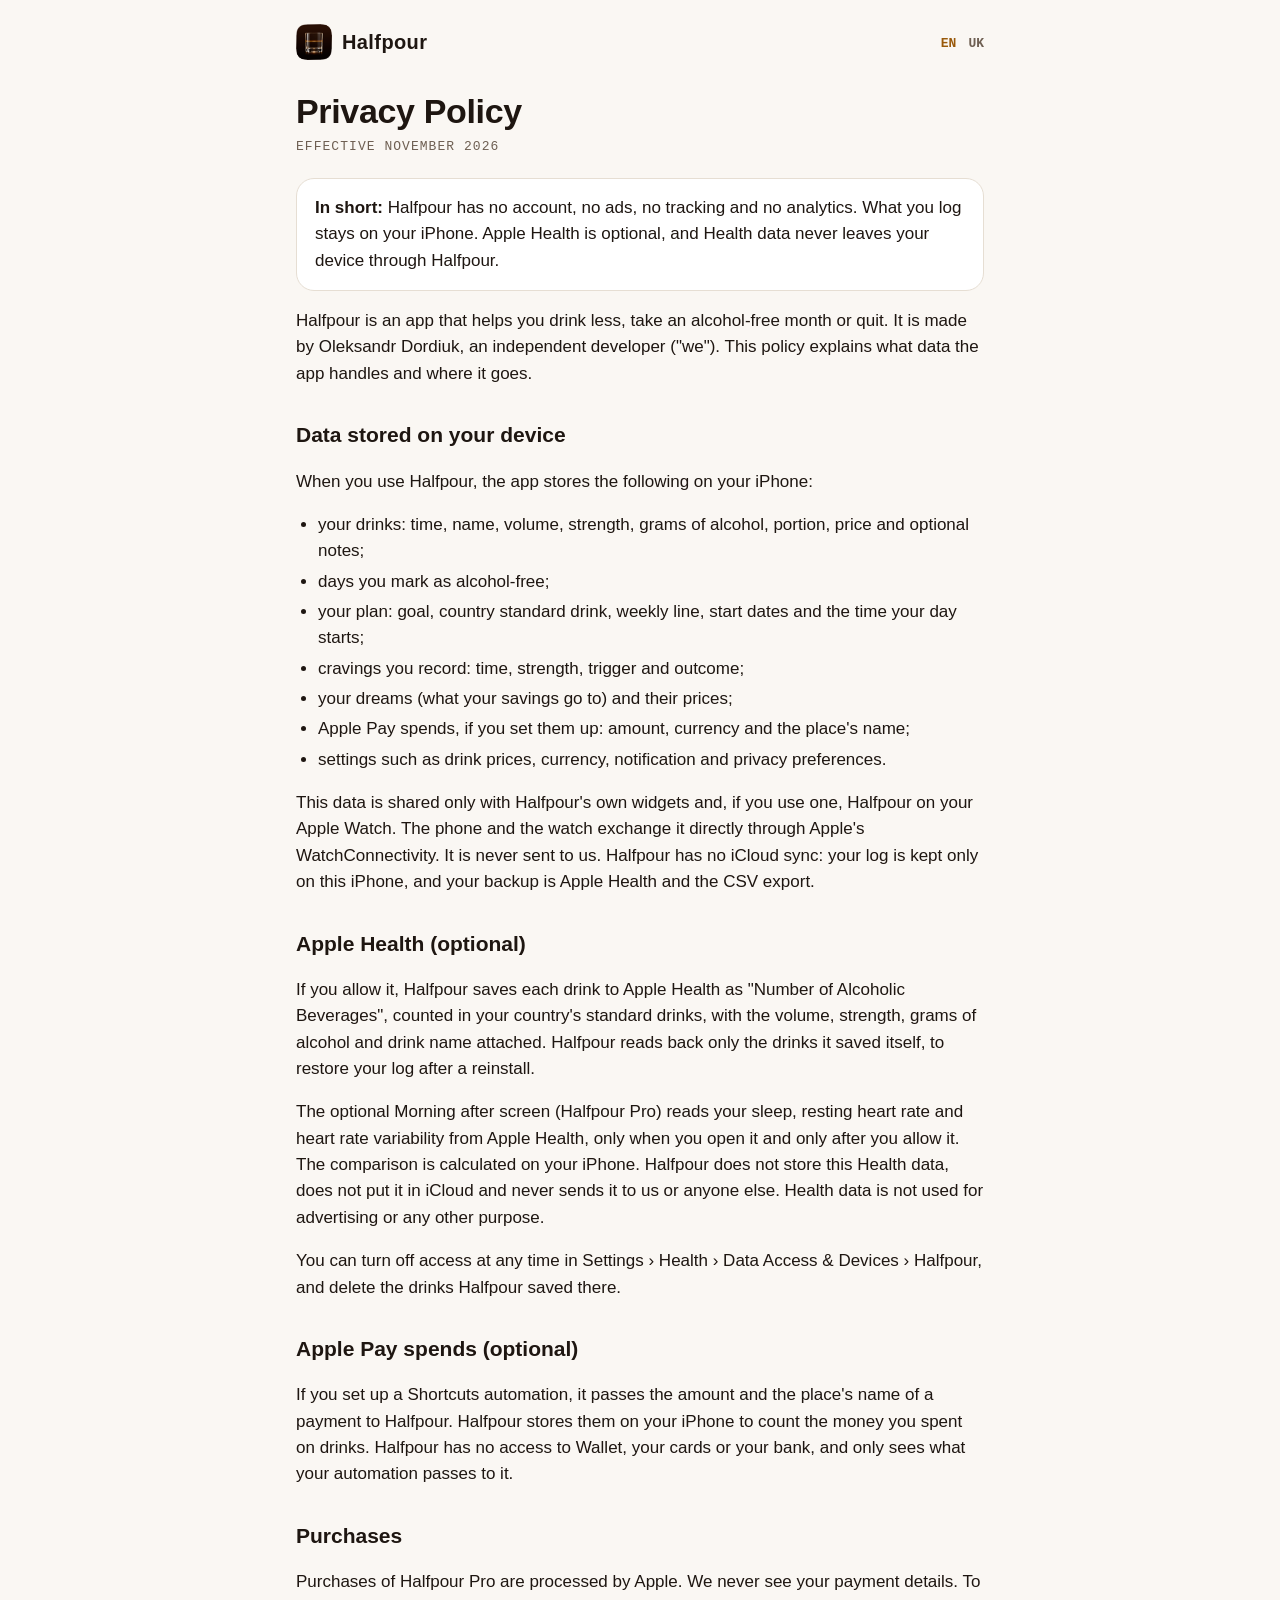
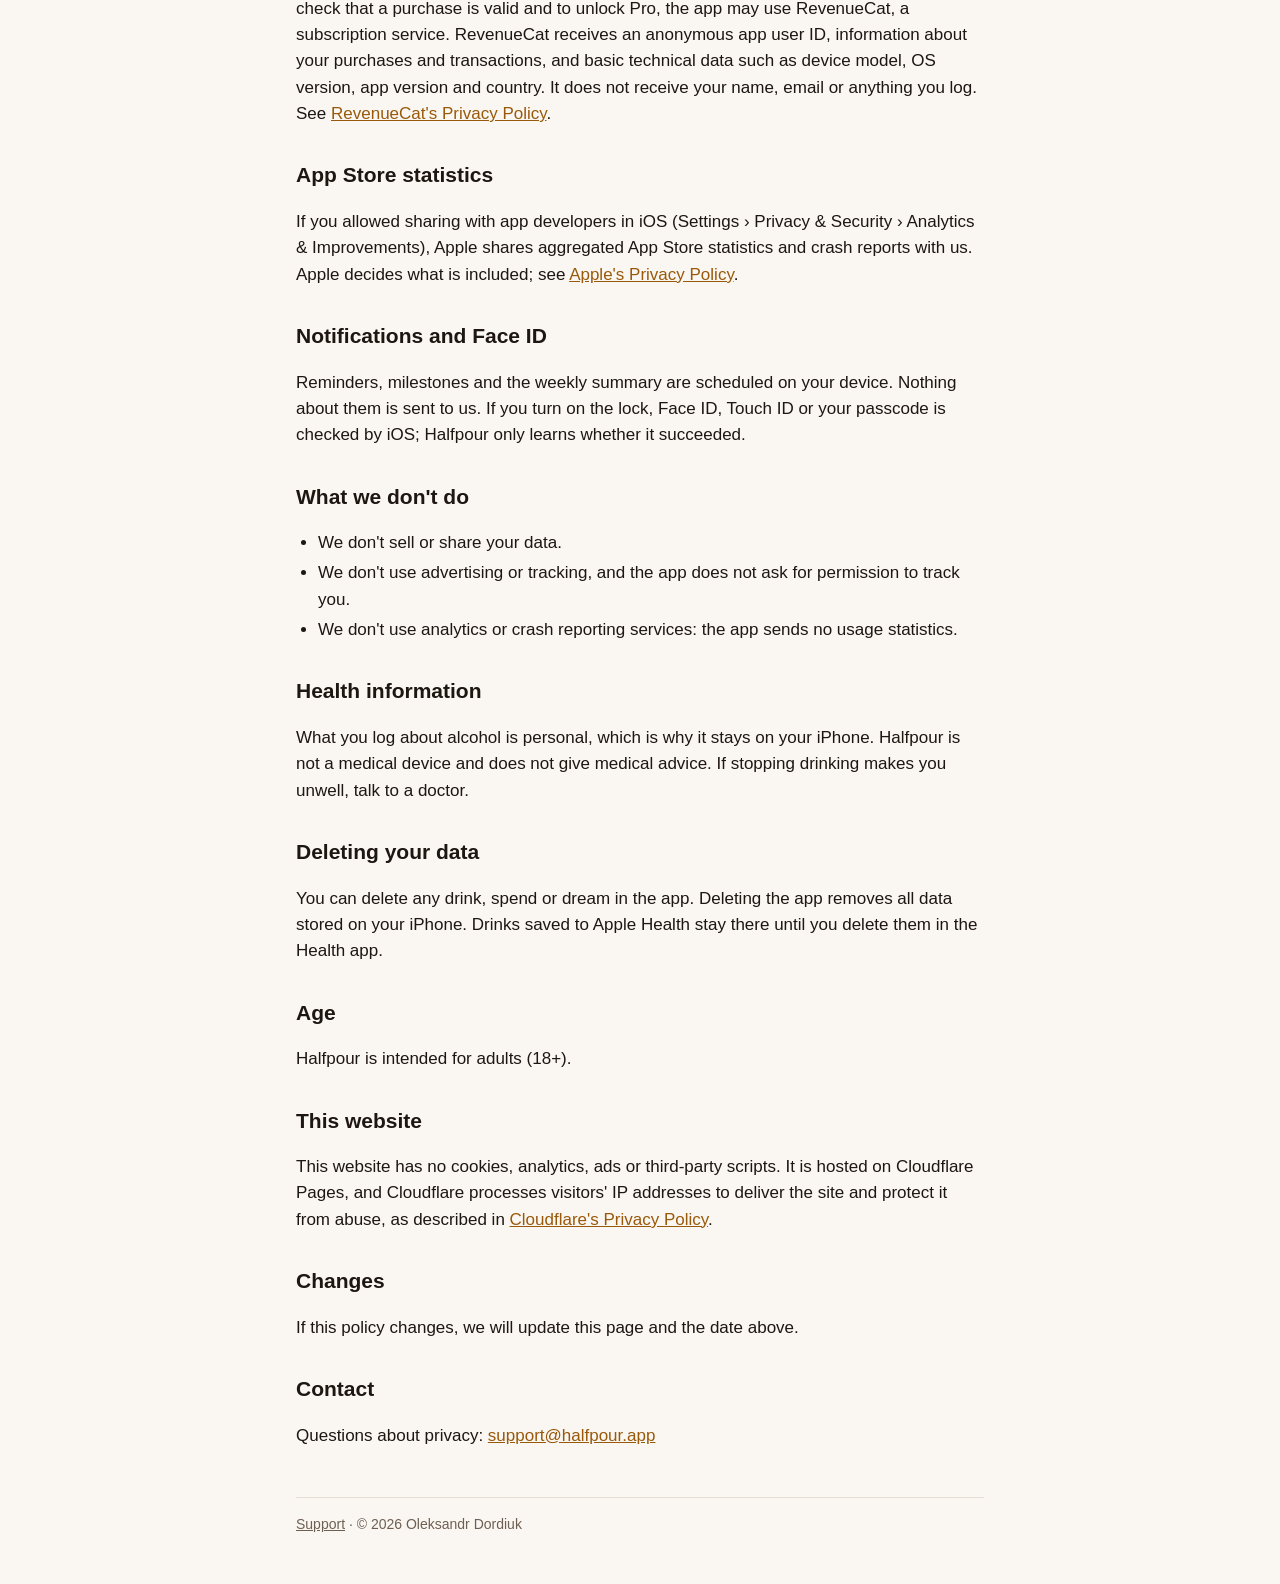
==== privacy/index.html @ 037bc1f8 "Halfpour site: home, Privacy Policy and Support in English and Ukrainian Co-Authored-By: Claude Opus" ====
<!doctype html>
<html lang="en">
<head>
<meta charset="utf-8">
<meta name="viewport" content="width=device-width, initial-scale=1, viewport-fit=cover">
<title>Halfpour — Privacy Policy</title>
<meta name="description" content="Halfpour has no account, no ads, no tracking and no analytics. Your log stays on your iPhone.">
<link rel="stylesheet" href="../assets/site.css">
<link rel="icon" href="../assets/icon-64.png" type="image/png">
<link rel="apple-touch-icon" href="../assets/apple-touch-icon.png">
</head>
<body>
<main>
<header><a class="brand" href="../"><img src="../assets/icon-64.png" alt="">Halfpour</a><nav class="lang"><a href="./" aria-current="page">EN</a><a href="../uk/privacy/">UK</a></nav></header>
<h1>Privacy Policy</h1>
<p class="meta">Effective November 2026</p>

<div class="card">
<strong>In short:</strong> Halfpour has no account, no ads, no tracking and no analytics. What you log stays on your iPhone. Apple Health is optional, and Health data never leaves your device through Halfpour.
</div>

<p>Halfpour is an app that helps you drink less, take an alcohol-free month or quit. It is made by Oleksandr Dordiuk, an independent developer ("we"). This policy explains what data the app handles and where it goes.</p>

<h2>Data stored on your device</h2>
<p>When you use Halfpour, the app stores the following on your iPhone:</p>
<ul>
<li>your drinks: time, name, volume, strength, grams of alcohol, portion, price and optional notes;</li>
<li>days you mark as alcohol-free;</li>
<li>your plan: goal, country standard drink, weekly line, start dates and the time your day starts;</li>
<li>cravings you record: time, strength, trigger and outcome;</li>
<li>your dreams (what your savings go to) and their prices;</li>
<li>Apple Pay spends, if you set them up: amount, currency and the place's name;</li>
<li>settings such as drink prices, currency, notification and privacy preferences.</li>
</ul>
<p>This data is shared only with Halfpour's own widgets and, if you use one, Halfpour on your Apple Watch. The phone and the watch exchange it directly through Apple's WatchConnectivity. It is never sent to us. Halfpour has no iCloud sync: your log is kept only on this iPhone, and your backup is Apple Health and the CSV export.</p>

<h2>Apple Health (optional)</h2>
<p>If you allow it, Halfpour saves each drink to Apple Health as "Number of Alcoholic Beverages", counted in your country's standard drinks, with the volume, strength, grams of alcohol and drink name attached. Halfpour reads back only the drinks it saved itself, to restore your log after a reinstall.</p>
<p>The optional Morning after screen (Halfpour Pro) reads your sleep, resting heart rate and heart rate variability from Apple Health, only when you open it and only after you allow it. The comparison is calculated on your iPhone. Halfpour does not store this Health data, does not put it in iCloud and never sends it to us or anyone else. Health data is not used for advertising or any other purpose.</p>
<p>You can turn off access at any time in Settings › Health › Data Access & Devices › Halfpour, and delete the drinks Halfpour saved there.</p>

<h2>Apple Pay spends (optional)</h2>
<p>If you set up a Shortcuts automation, it passes the amount and the place's name of a payment to Halfpour. Halfpour stores them on your iPhone to count the money you spent on drinks. Halfpour has no access to Wallet, your cards or your bank, and only sees what your automation passes to it.</p>

<h2>Purchases</h2>
<p>Purchases of Halfpour Pro are processed by Apple. We never see your payment details. To check that a purchase is valid and to unlock Pro, the app may use RevenueCat, a subscription service. RevenueCat receives an anonymous app user ID, information about your purchases and transactions, and basic technical data such as device model, OS version, app version and country. It does not receive your name, email or anything you log. See <a href="https://www.revenuecat.com/privacy/">RevenueCat's Privacy Policy</a>.</p>

<h2>App Store statistics</h2>
<p>If you allowed sharing with app developers in iOS (Settings › Privacy & Security › Analytics & Improvements), Apple shares aggregated App Store statistics and crash reports with us. Apple decides what is included; see <a href="https://www.apple.com/legal/privacy/">Apple's Privacy Policy</a>.</p>

<h2>Notifications and Face ID</h2>
<p>Reminders, milestones and the weekly summary are scheduled on your device. Nothing about them is sent to us. If you turn on the lock, Face ID, Touch ID or your passcode is checked by iOS; Halfpour only learns whether it succeeded.</p>

<h2>What we don't do</h2>
<ul>
<li>We don't sell or share your data.</li>
<li>We don't use advertising or tracking, and the app does not ask for permission to track you.</li>
<li>We don't use analytics or crash reporting services: the app sends no usage statistics.</li>
</ul>

<h2>Health information</h2>
<p>What you log about alcohol is personal, which is why it stays on your iPhone. Halfpour is not a medical device and does not give medical advice. If stopping drinking makes you unwell, talk to a doctor.</p>

<h2>Deleting your data</h2>
<p>You can delete any drink, spend or dream in the app. Deleting the app removes all data stored on your iPhone. Drinks saved to Apple Health stay there until you delete them in the Health app.</p>

<h2>Age</h2>
<p>Halfpour is intended for adults (18+).</p>

<h2>This website</h2>
<p>This website has no cookies, analytics, ads or third-party scripts. It is hosted on Cloudflare Pages, and Cloudflare processes visitors' IP addresses to deliver the site and protect it from abuse, as described in <a href="https://www.cloudflare.com/privacypolicy/">Cloudflare's Privacy Policy</a>.</p>

<h2>Changes</h2>
<p>If this policy changes, we will update this page and the date above.</p>

<h2>Contact</h2>
<p>Questions about privacy: <a href="mailto:support@halfpour.app">support@halfpour.app</a></p>

<footer><a href="../support/">Support</a> · © 2026 Oleksandr Dordiuk</footer>
</main>
</body>
</html>
---- assets/site.css ----
/* Halfpour site: палітра Pour Line (Palette.swift), системні шрифти, світла й темна теми. */
:root {
  --bg: #FAF7F3;
  --surface: #FFFFFF;
  --text: #1E1611;
  --muted: #6E5F52;
  --line: #E6DED3;
  --amber: #E8A23A;
  --amber-text: #99590A;
}
@media (prefers-color-scheme: dark) {
  :root {
    --bg: #16100D;
    --surface: #1F1612;
    --text: #F2E6D2;
    --muted: #AA977F;
    --line: #3A2E26;
    --amber-text: #F0B04F;
  }
}
* { box-sizing: border-box; }
html { -webkit-text-size-adjust: 100%; }
body {
  margin: 0;
  background: var(--bg);
  color: var(--text);
  font: 17px/1.55 -apple-system, BlinkMacSystemFont, "Segoe UI", Roboto, Helvetica, Arial, sans-serif;
}
main { max-width: 720px; margin: 0 auto; padding: 24px 16px 48px; }
header { display: flex; align-items: center; justify-content: space-between; gap: 12px; margin-bottom: 32px; }
.brand { display: flex; align-items: center; gap: 10px; color: var(--text); text-decoration: none; font-weight: 700; font-size: 20px; letter-spacing: 0.02em; }
.brand img { width: 36px; height: 36px; border-radius: 9px; }
.lang a { color: var(--muted); text-decoration: none; font: 600 13px ui-monospace, "SF Mono", Menlo, monospace; margin-left: 12px; }
.lang a[aria-current] { color: var(--amber-text); }
h1 { font-size: 34px; line-height: 1.15; margin: 0 0 8px; font-stretch: expanded; letter-spacing: -0.01em; }
h2 { font-size: 21px; margin: 32px 0 8px; }
a { color: var(--amber-text); }
.meta { color: var(--muted); font: 13px ui-monospace, "SF Mono", Menlo, monospace; text-transform: uppercase; letter-spacing: 0.08em; margin: 0 0 24px; }
.card { background: var(--surface); border: 1px solid var(--line); border-radius: 18px; padding: 16px 18px; margin: 16px 0; }
.lead { font-size: 20px; color: var(--muted); }
.cta { display: inline-block; background: var(--amber); color: #1E1611; font-weight: 700; text-decoration: none; padding: 12px 20px; border-radius: 14px; margin: 8px 0; }
ul { padding-left: 22px; }
li { margin: 4px 0; }
footer { margin-top: 48px; padding-top: 16px; border-top: 1px solid var(--line); color: var(--muted); font-size: 14px; }
footer a { color: var(--muted); }
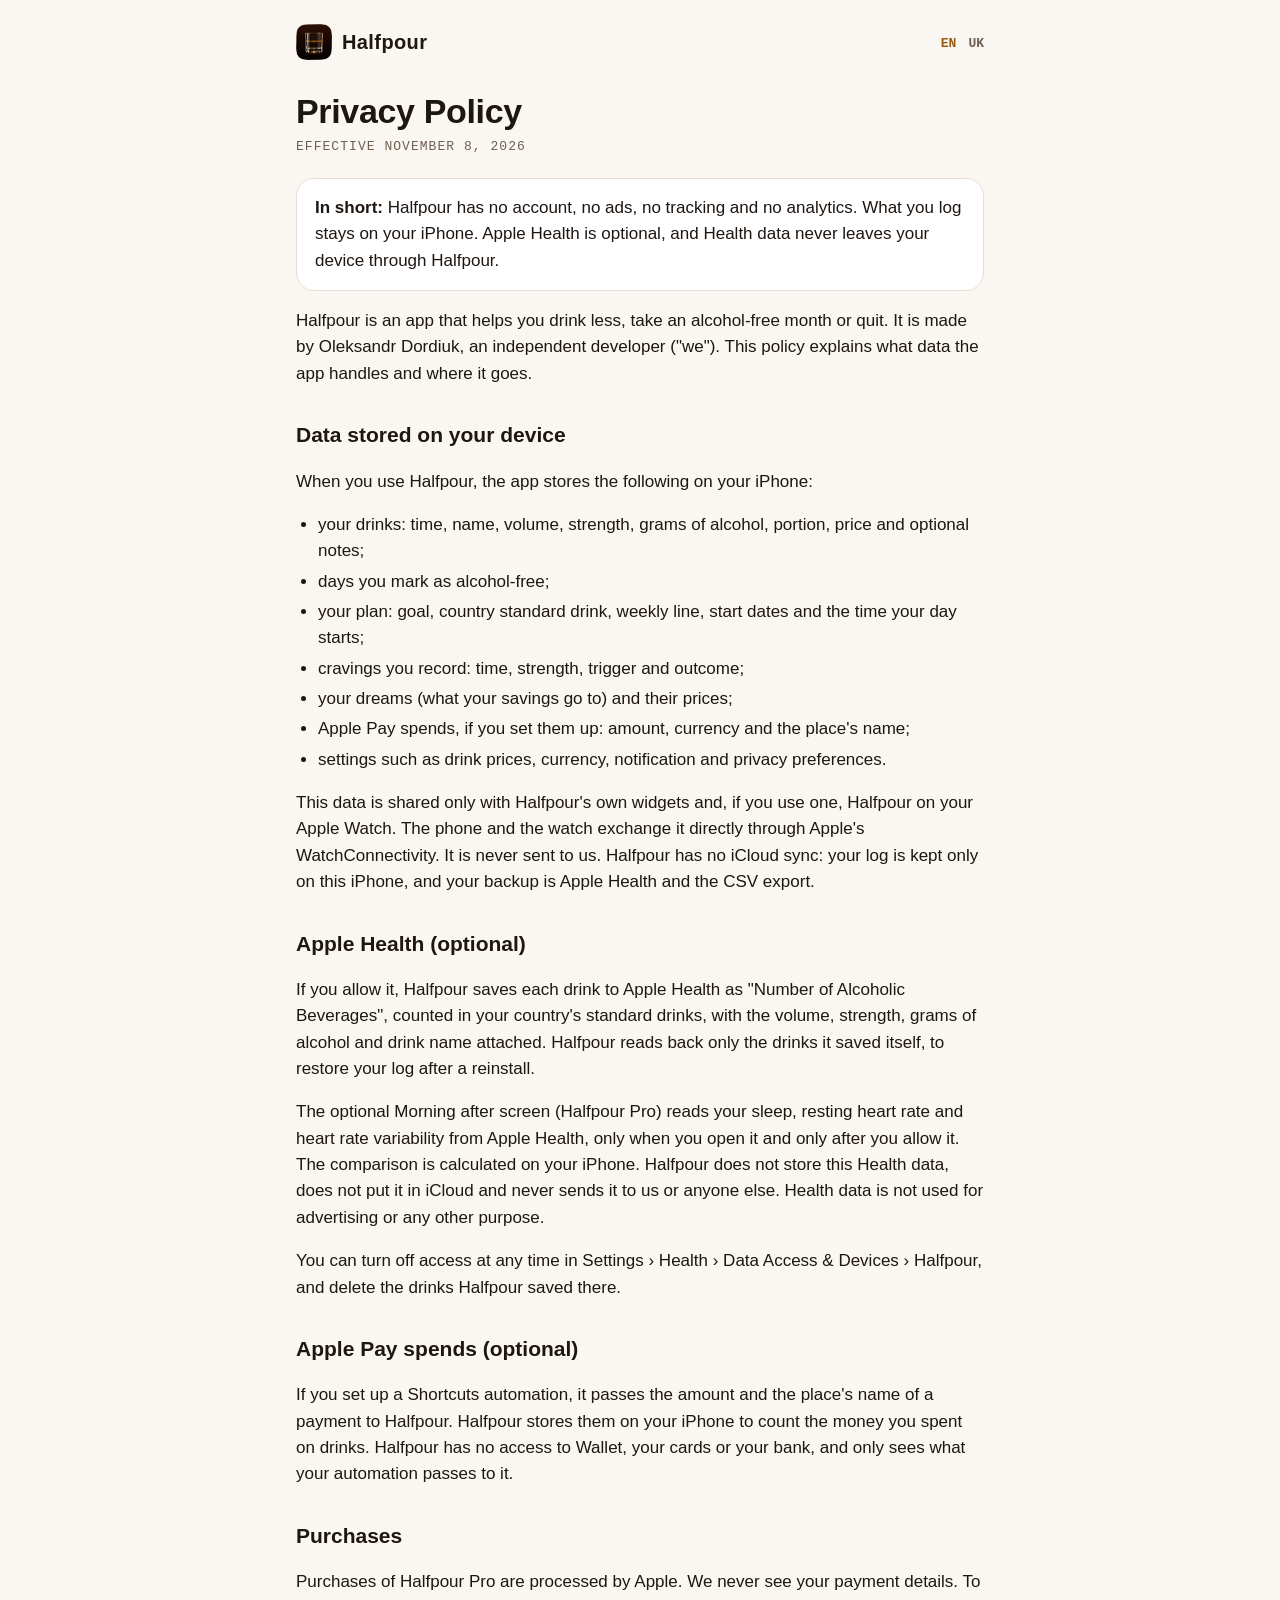
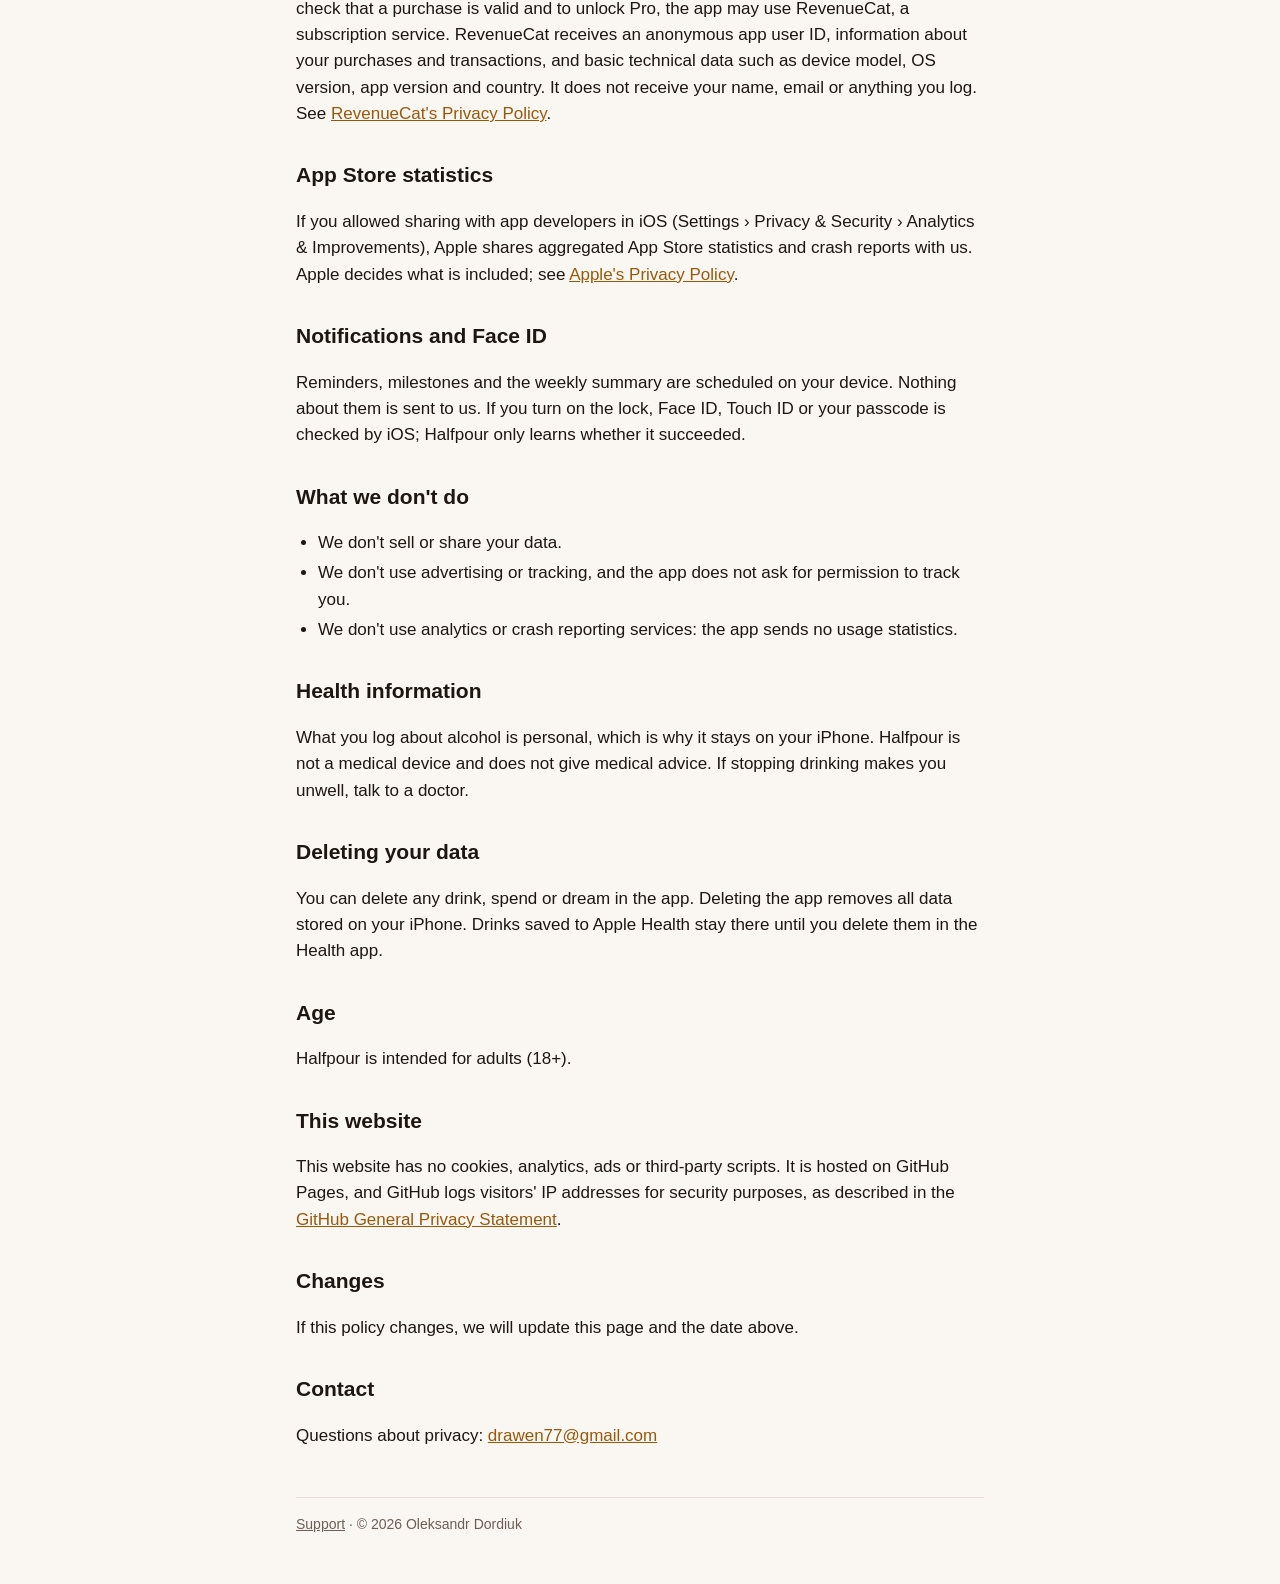
==== commit e914e85b: "Host on GitHub Pages: hosting section, support email, effective date - Privacy Policy (en, uk): the " ====
--- a/privacy/index.html
+++ b/privacy/index.html
@@ -13,7 +13,7 @@
 <main>
 <header><a class="brand" href="../"><img src="../assets/icon-64.png" alt="">Halfpour</a><nav class="lang"><a href="./" aria-current="page">EN</a><a href="../uk/privacy/">UK</a></nav></header>
 <h1>Privacy Policy</h1>
-<p class="meta">Effective November 2026</p>
+<p class="meta">Effective November 8, 2026</p>
 
 <div class="card">
 <strong>In short:</strong> Halfpour has no account, no ads, no tracking and no analytics. What you log stays on your iPhone. Apple Health is optional, and Health data never leaves your device through Halfpour.
@@ -68,13 +68,13 @@
 <p>Halfpour is intended for adults (18+).</p>
 
 <h2>This website</h2>
-<p>This website has no cookies, analytics, ads or third-party scripts. It is hosted on Cloudflare Pages, and Cloudflare processes visitors' IP addresses to deliver the site and protect it from abuse, as described in <a href="https://www.cloudflare.com/privacypolicy/">Cloudflare's Privacy Policy</a>.</p>
+<p>This website has no cookies, analytics, ads or third-party scripts. It is hosted on GitHub Pages, and GitHub logs visitors' IP addresses for security purposes, as described in the <a href="https://docs.github.com/en/site-policy/privacy-policies/github-general-privacy-statement">GitHub General Privacy Statement</a>.</p>
 
 <h2>Changes</h2>
 <p>If this policy changes, we will update this page and the date above.</p>
 
 <h2>Contact</h2>
-<p>Questions about privacy: <a href="mailto:support@halfpour.app">support@halfpour.app</a></p>
+<p>Questions about privacy: <a href="mailto:drawen77@gmail.com">drawen77@gmail.com</a></p>
 
 <footer><a href="../support/">Support</a> · © 2026 Oleksandr Dordiuk</footer>
 </main>
